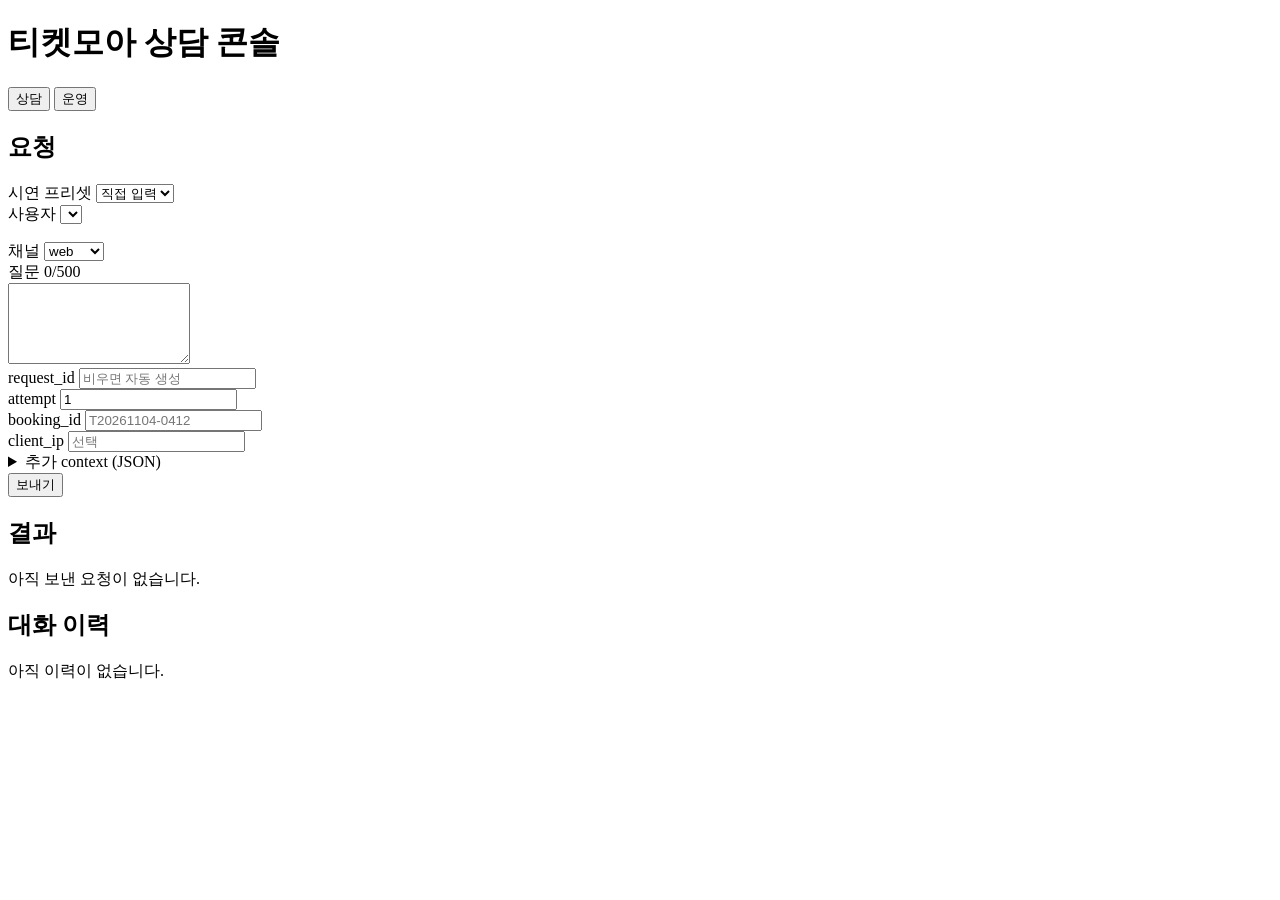
==== webapp/static/index.html @ 0235d469 "티켓모아 MVP: 워크플로우 10개·웹앱·배포 스크립트·시나리오 문서 · common 17/17 team 12/12 - workflows/: 생성기(drafts/n8n/build." ====
<!doctype html>
<html lang="ko">
<head>
  <meta charset="utf-8">
  <meta name="viewport" content="width=device-width, initial-scale=1">
  <title>티켓모아 상담 콘솔</title>
  <link rel="stylesheet" href="/static/style.css">
</head>
<body>
  <header class="topbar">
    <h1>티켓모아 상담 콘솔</h1>
    <nav class="tabs" role="tablist">
      <button type="button" class="tab active" role="tab" aria-selected="true" aria-controls="tab-support" data-tab="support">상담</button>
      <button type="button" class="tab" role="tab" aria-selected="false" aria-controls="tab-ops" data-tab="ops">운영</button>
    </nav>
    <div class="status" id="status" aria-live="polite"></div>
  </header>

  <main>
    <section id="tab-support" role="tabpanel">
      <div class="columns">
        <form id="form" class="panel" novalidate>
          <h2>요청</h2>

          <label for="preset">시연 프리셋</label>
          <select id="preset"><option value="">직접 입력</option></select>

          <div class="row">
            <div>
              <label for="user">사용자</label>
              <select id="user"></select>
              <p class="hint" id="user-info"></p>
            </div>
            <div>
              <label for="channel">채널</label>
              <select id="channel">
                <option>web</option><option>app</option><option>phone</option><option>kiosk</option>
              </select>
            </div>
          </div>

          <div class="label-row">
            <label for="question">질문</label>
            <span class="hint" id="counter">0/500</span>
          </div>
          <textarea id="question" rows="5"></textarea>
          <p class="warn" id="question-warn" hidden></p>

          <div class="followup" id="followup" hidden>
            <span id="followup-text"></span>
            <button type="button" class="link" id="new-conversation">새 대화</button>
          </div>

          <div class="row">
            <div>
              <label for="request-id">request_id</label>
              <input id="request-id" placeholder="비우면 자동 생성" autocomplete="off" maxlength="80">
            </div>
            <div>
              <label for="attempt">attempt</label>
              <input id="attempt" type="number" min="1" step="1" value="1">
            </div>
          </div>

          <div class="row">
            <div>
              <label for="booking-id">booking_id</label>
              <input id="booking-id" placeholder="T20261104-0412" autocomplete="off">
            </div>
            <div>
              <label for="client-ip">client_ip</label>
              <input id="client-ip" placeholder="선택" autocomplete="off">
            </div>
          </div>

          <details id="extra-box">
            <summary>추가 context (JSON)</summary>
            <textarea id="extra-context" rows="3" spellcheck="false" placeholder='{"pending_action": "refund_request", "confirm": true}'></textarea>
          </details>
          <p class="warn" id="form-error" hidden></p>

          <button type="submit" class="primary" id="send">보내기</button>
        </form>

        <div class="panel" id="result-panel">
          <h2>결과</h2>
          <div id="result"><p class="empty">아직 보낸 요청이 없습니다.</p></div>
        </div>
      </div>

      <div class="panel">
        <h2>대화 이력</h2>
        <div id="history"><p class="empty">아직 이력이 없습니다.</p></div>
      </div>
    </section>

    <section id="tab-ops" role="tabpanel" hidden>
      <div class="panel toolbar">
        <div>
          <label for="from">시작일</label>
          <input id="from" type="date">
        </div>
        <div>
          <label for="to">종료일</label>
          <input id="to" type="date">
        </div>
        <button type="button" class="primary" id="ops-refresh">전체 새로고침</button>
      </div>

      <div class="ops-grid">
        <div class="panel wide">
          <h2>지표</h2>
          <div id="ops-metrics"></div>
        </div>
        <div class="panel wide">
          <h2>실행 기록</h2>
          <div id="ops-logs"></div>
        </div>
        <div class="panel wide">
          <h2>티켓</h2>
          <div id="ops-tickets"></div>
        </div>
        <div class="panel wide">
          <h2>알림</h2>
          <div id="ops-alerts"></div>
        </div>
        <div class="panel wide">
          <h2>DLQ</h2>
          <div id="ops-dlq"></div>
        </div>
        <form class="panel" id="fault-form">
          <h2>장애 주입</h2>
          <div class="fault-grid" id="fault-fields"></div>
          <label for="slow-seconds">slow_seconds</label>
          <input id="slow-seconds" type="number" min="0" max="60" step="1">
          <button type="submit" class="primary">저장</button>
          <p class="hint" id="fault-message" aria-live="polite"></p>
        </form>
        <div class="panel">
          <h2>초기화</h2>
          <div class="reset-buttons" id="reset-buttons"></div>
          <p class="hint" id="reset-message" aria-live="polite"></p>
        </div>
      </div>
    </section>
  </main>

  <script src="/static/app.js"></script>
</body>
</html>
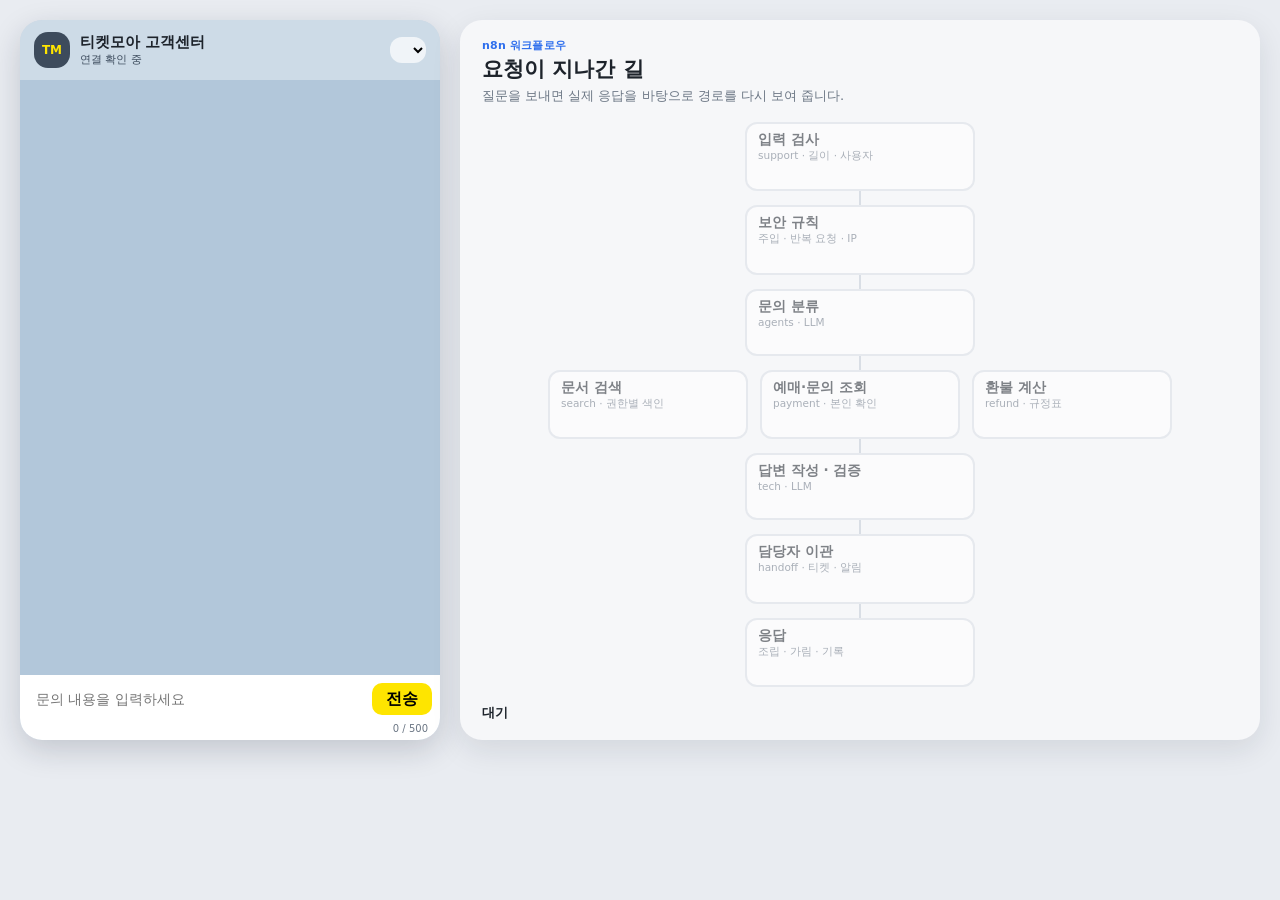
==== commit 76b48572: "webapp: 시연용 상담 채팅(카카오톡형) + 워크플로우 경로 재생 + 예시 민원 GIF 6개 - webapp/app.py: 표준 라이브러리 서버, /api/chat → tick" ====
--- a/webapp/static/index.html
+++ b/webapp/static/index.html
@@ -3,148 +3,49 @@
 <head>
   <meta charset="utf-8">
   <meta name="viewport" content="width=device-width, initial-scale=1">
-  <title>티켓모아 상담 콘솔</title>
-  <link rel="stylesheet" href="/static/style.css">
+  <title>티켓모아 상담</title>
+  <link rel="stylesheet" href="style.css">
 </head>
 <body>
-  <header class="topbar">
-    <h1>티켓모아 상담 콘솔</h1>
-    <nav class="tabs" role="tablist">
-      <button type="button" class="tab active" role="tab" aria-selected="true" aria-controls="tab-support" data-tab="support">상담</button>
-      <button type="button" class="tab" role="tab" aria-selected="false" aria-controls="tab-ops" data-tab="ops">운영</button>
-    </nav>
-    <div class="status" id="status" aria-live="polite"></div>
-  </header>
-
-  <main>
-    <section id="tab-support" role="tabpanel">
-      <div class="columns">
-        <form id="form" class="panel" novalidate>
-          <h2>요청</h2>
-
-          <label for="preset">시연 프리셋</label>
-          <select id="preset"><option value="">직접 입력</option></select>
-
-          <div class="row">
-            <div>
-              <label for="user">사용자</label>
-              <select id="user"></select>
-              <p class="hint" id="user-info"></p>
-            </div>
-            <div>
-              <label for="channel">채널</label>
-              <select id="channel">
-                <option>web</option><option>app</option><option>phone</option><option>kiosk</option>
-              </select>
-            </div>
-          </div>
-
-          <div class="label-row">
-            <label for="question">질문</label>
-            <span class="hint" id="counter">0/500</span>
-          </div>
-          <textarea id="question" rows="5"></textarea>
-          <p class="warn" id="question-warn" hidden></p>
-
-          <div class="followup" id="followup" hidden>
-            <span id="followup-text"></span>
-            <button type="button" class="link" id="new-conversation">새 대화</button>
-          </div>
-
-          <div class="row">
-            <div>
-              <label for="request-id">request_id</label>
-              <input id="request-id" placeholder="비우면 자동 생성" autocomplete="off" maxlength="80">
-            </div>
-            <div>
-              <label for="attempt">attempt</label>
-              <input id="attempt" type="number" min="1" step="1" value="1">
-            </div>
-          </div>
-
-          <div class="row">
-            <div>
-              <label for="booking-id">booking_id</label>
-              <input id="booking-id" placeholder="T20261104-0412" autocomplete="off">
-            </div>
-            <div>
-              <label for="client-ip">client_ip</label>
-              <input id="client-ip" placeholder="선택" autocomplete="off">
-            </div>
-          </div>
-
-          <details id="extra-box">
-            <summary>추가 context (JSON)</summary>
-            <textarea id="extra-context" rows="3" spellcheck="false" placeholder='{"pending_action": "refund_request", "confirm": true}'></textarea>
-          </details>
-          <p class="warn" id="form-error" hidden></p>
-
-          <button type="submit" class="primary" id="send">보내기</button>
-        </form>
-
-        <div class="panel" id="result-panel">
-          <h2>결과</h2>
-          <div id="result"><p class="empty">아직 보낸 요청이 없습니다.</p></div>
+  <main class="stage">
+    <section class="phone" aria-label="상담 채팅">
+      <header class="chat-head">
+        <div class="avatar bot">TM</div>
+        <div class="head-text">
+          <strong>티켓모아 고객센터</strong>
+          <span id="target">연결 확인 중</span>
         </div>
-      </div>
-
-      <div class="panel">
-        <h2>대화 이력</h2>
-        <div id="history"><p class="empty">아직 이력이 없습니다.</p></div>
-      </div>
+        <label class="who">
+          <span class="sr">사용자</span>
+          <select id="user"></select>
+        </label>
+      </header>
+      <ol id="messages" class="messages" aria-live="polite"></ol>
+      <div id="quick" class="quick" hidden></div>
+      <form id="composer" class="composer">
+        <textarea id="question" rows="1" maxlength="600" placeholder="문의 내용을 입력하세요"></textarea>
+        <button id="send" type="submit">전송</button>
+      </form>
+      <div id="counter" class="counter">0 / 500</div>
     </section>
 
-    <section id="tab-ops" role="tabpanel" hidden>
-      <div class="panel toolbar">
+    <section class="flow" aria-label="워크플로우 흐름">
+      <header class="flow-head">
         <div>
-          <label for="from">시작일</label>
-          <input id="from" type="date">
+          <p class="eyebrow" id="ex-case">n8n 워크플로우</p>
+          <h1 id="ex-title">요청이 지나간 길</h1>
+          <p id="ex-point" class="point">질문을 보내면 실제 응답을 바탕으로 경로를 다시 보여 줍니다.</p>
         </div>
-        <div>
-          <label for="to">종료일</label>
-          <input id="to" type="date">
-        </div>
-        <button type="button" class="primary" id="ops-refresh">전체 새로고침</button>
-      </div>
-
-      <div class="ops-grid">
-        <div class="panel wide">
-          <h2>지표</h2>
-          <div id="ops-metrics"></div>
-        </div>
-        <div class="panel wide">
-          <h2>실행 기록</h2>
-          <div id="ops-logs"></div>
-        </div>
-        <div class="panel wide">
-          <h2>티켓</h2>
-          <div id="ops-tickets"></div>
-        </div>
-        <div class="panel wide">
-          <h2>알림</h2>
-          <div id="ops-alerts"></div>
-        </div>
-        <div class="panel wide">
-          <h2>DLQ</h2>
-          <div id="ops-dlq"></div>
-        </div>
-        <form class="panel" id="fault-form">
-          <h2>장애 주입</h2>
-          <div class="fault-grid" id="fault-fields"></div>
-          <label for="slow-seconds">slow_seconds</label>
-          <input id="slow-seconds" type="number" min="0" max="60" step="1">
-          <button type="submit" class="primary">저장</button>
-          <p class="hint" id="fault-message" aria-live="polite"></p>
-        </form>
-        <div class="panel">
-          <h2>초기화</h2>
-          <div class="reset-buttons" id="reset-buttons"></div>
-          <p class="hint" id="reset-message" aria-live="polite"></p>
-        </div>
-      </div>
+        <nav id="examples" class="examples" aria-label="예시 민원"></nav>
+      </header>
+      <div id="graph" class="graph"></div>
+      <footer class="flow-foot">
+        <div id="status" class="status">대기</div>
+        <div id="bar" class="bar" aria-label="단계별 소요 시간"></div>
+      </footer>
     </section>
   </main>
-
-  <script src="/static/app.js"></script>
+  <script src="flow.js"></script>
+  <script src="app.js"></script>
 </body>
 </html>
--- a/webapp/static/style.css
+++ b/webapp/static/style.css
@@ -0,0 +1,187 @@
+:root {
+  --chat-bg: #b2c7da;
+  --me: #fee500;
+  --me-ink: #191919;
+  --bot: #ffffff;
+  --ink: #1d232b;
+  --muted: #6b7684;
+  --line: #d9dee5;
+  --panel: #f6f7f9;
+  --card: #ffffff;
+  --done: #1f9d55;
+  --done-soft: #e3f5ea;
+  --stop: #d64545;
+  --stop-soft: #fde8e8;
+  --active: #2f6fed;
+  --active-soft: #e6eefe;
+  --r-auto: #1f9d55;
+  --r-clarify: #c98a00;
+  --r-handoff: #2f6fed;
+  --r-forbid: #e07a1f;
+  --r-block: #d64545;
+  font-family: "Apple SD Gothic Neo", "Pretendard", "Noto Sans KR", "Malgun Gothic", system-ui, sans-serif;
+}
+
+* { box-sizing: border-box; }
+html, body { margin: 0; height: 100%; background: #e9ecf1; color: var(--ink); }
+.sr { position: absolute; width: 1px; height: 1px; overflow: hidden; clip: rect(0 0 0 0); }
+
+.stage {
+  display: grid;
+  grid-template-columns: 420px 1fr;
+  gap: 20px;
+  height: 100vh;
+  max-height: 760px;
+  max-width: 1280px;
+  margin: 0 auto;
+  padding: 20px;
+}
+
+/* ── 채팅 ───────────────────────────── */
+.phone {
+  display: flex; flex-direction: column; min-height: 0;
+  background: var(--chat-bg); border-radius: 22px; overflow: hidden;
+  box-shadow: 0 10px 30px rgba(20, 30, 50, .18);
+}
+.chat-head {
+  display: flex; align-items: center; gap: 10px;
+  padding: 12px 14px; background: rgba(255, 255, 255, .35);
+}
+.head-text { display: flex; flex-direction: column; flex: 1; min-width: 0; }
+.head-text strong { font-size: 15px; }
+.head-text span { font-size: 11px; color: #3b4a5c; }
+.who select {
+  border: 0; border-radius: 12px; padding: 5px 8px; font: inherit; font-size: 12px;
+  background: rgba(255, 255, 255, .7);
+}
+.avatar {
+  width: 36px; height: 36px; border-radius: 14px; flex: none;
+  display: grid; place-items: center; font-weight: 800; font-size: 12px;
+}
+.avatar.bot { background: #3d4b5c; color: var(--me); }
+
+.messages {
+  flex: 1; min-height: 0; overflow-y: auto; list-style: none; margin: 0;
+  padding: 14px 12px 6px; display: flex; flex-direction: column; gap: 10px;
+  scroll-behavior: smooth;
+}
+.msg { display: flex; gap: 8px; align-items: flex-end; animation: pop .22s ease-out; }
+.msg.me { justify-content: flex-end; }
+.msg .col { display: flex; flex-direction: column; gap: 4px; max-width: 290px; }
+.msg.me .col { align-items: flex-end; }
+.msg .name { font-size: 11px; color: #3b4a5c; }
+.bubble {
+  padding: 9px 12px; border-radius: 14px; font-size: 13.5px; line-height: 1.5;
+  white-space: pre-wrap; word-break: keep-all; overflow-wrap: anywhere;
+}
+.msg.me .bubble { background: var(--me); color: var(--me-ink); border-top-right-radius: 4px; }
+.msg.bot .bubble { background: var(--bot); border-top-left-radius: 4px; }
+.line { display: flex; gap: 5px; align-items: flex-end; }
+.msg.me .line { flex-direction: row-reverse; }
+.typing-bubble { padding: 0 !important; }
+.time { font-size: 10px; color: #4f5f71; white-space: nowrap; }
+.msg.notice { justify-content: center; }
+.msg.notice .bubble { background: rgba(0, 0, 0, .18); color: #fff; font-size: 11.5px; padding: 4px 10px; }
+
+.meta { display: flex; flex-wrap: wrap; gap: 4px; margin-top: 6px; }
+.chip {
+  font-size: 10.5px; padding: 2px 7px; border-radius: 999px;
+  background: #eef1f5; color: #3b4a5c; white-space: nowrap;
+}
+.route { color: #fff; font-weight: 700; }
+.route.auto { background: var(--r-auto); }
+.route.clarify { background: var(--r-clarify); }
+.route.handoff { background: var(--r-handoff); }
+.route.forbid { background: var(--r-forbid); }
+.route.block { background: var(--r-block); }
+
+.typing { display: inline-flex; gap: 4px; padding: 12px 14px; }
+.typing i { width: 6px; height: 6px; border-radius: 50%; background: #9aa6b4; animation: blink 1s infinite; }
+.typing i:nth-child(2) { animation-delay: .15s; }
+.typing i:nth-child(3) { animation-delay: .3s; }
+
+.quick { display: flex; gap: 6px; padding: 0 12px 8px; flex-wrap: wrap; }
+.quick button {
+  border: 1px solid #fff; background: rgba(255, 255, 255, .85); border-radius: 999px;
+  padding: 6px 12px; font: inherit; font-size: 12.5px; cursor: pointer;
+}
+.quick button.tap { background: var(--me); border-color: var(--me); }
+.composer { display: flex; gap: 6px; padding: 8px; background: #fff; }
+.composer textarea {
+  flex: 1; resize: none; border: 0; outline: none; font: inherit; font-size: 13.5px;
+  padding: 8px; max-height: 90px;
+}
+.composer button {
+  border: 0; border-radius: 10px; background: var(--me); font: inherit; font-weight: 700;
+  padding: 0 14px; cursor: pointer;
+}
+.composer button:disabled { opacity: .5; cursor: default; }
+.counter { background: #fff; font-size: 10px; color: var(--muted); text-align: right; padding: 0 12px 6px; }
+.counter.over { color: var(--stop); }
+
+/* ── 흐름 ───────────────────────────── */
+.flow {
+  display: flex; flex-direction: column; min-height: 0;
+  background: var(--panel); border-radius: 22px; padding: 18px 22px;
+  box-shadow: 0 10px 30px rgba(20, 30, 50, .10);
+}
+.flow-head { display: flex; justify-content: space-between; gap: 16px; align-items: flex-start; }
+.eyebrow { margin: 0; font-size: 11px; font-weight: 700; color: var(--active); letter-spacing: .02em; }
+.flow-head h1 { margin: 2px 0 4px; font-size: 21px; }
+.point { margin: 0; font-size: 13px; color: var(--muted); }
+.examples { display: flex; flex-wrap: wrap; gap: 5px; justify-content: flex-end; max-width: 320px; }
+.examples button {
+  border: 1px solid var(--line); background: #fff; border-radius: 999px; padding: 4px 10px;
+  font: inherit; font-size: 11.5px; cursor: pointer; color: var(--ink);
+}
+.examples button.on { background: var(--ink); color: #fff; border-color: var(--ink); }
+
+.graph {
+  flex: 1; min-height: 0; display: flex; flex-direction: column; justify-content: center;
+  gap: 0; padding: 8px 0;
+}
+.row { display: flex; justify-content: center; gap: 12px; position: relative; }
+.row + .row { margin-top: 14px; }
+.row + .row::before {
+  content: ""; position: absolute; top: -14px; left: 50%; width: 2px; height: 14px;
+  background: var(--line); transform: translateX(-1px);
+}
+.node {
+  width: 230px; background: var(--card); border: 2px solid var(--line); border-radius: 12px;
+  padding: 7px 11px; transition: border-color .25s, background .25s, opacity .25s, transform .25s;
+  opacity: .55;
+}
+.row.branch .node { width: 200px; }
+.node .top { display: flex; justify-content: space-between; align-items: baseline; gap: 8px; }
+.node b { font-size: 13.5px; }
+.node .ms { font-size: 11px; color: var(--muted); font-variant-numeric: tabular-nums; }
+.node .sub { font-size: 10.5px; color: var(--muted); }
+.node .note { font-size: 11.5px; margin-top: 2px; min-height: 1.5em; color: var(--ink); white-space: nowrap; overflow: hidden; text-overflow: ellipsis; }
+.node.wait { opacity: 1; border-color: var(--active); animation: pulse 1.1s infinite; }
+.node.active { opacity: 1; border-color: var(--active); background: var(--active-soft); transform: scale(1.03); }
+.node.done { opacity: 1; border-color: var(--done); background: var(--done-soft); }
+.node.stop { opacity: 1; border-color: var(--stop); background: var(--stop-soft); }
+.node.skip { opacity: .28; }
+.node.reply.done { border-width: 3px; }
+
+.flow-foot { display: flex; flex-direction: column; gap: 8px; }
+.status { font-size: 13px; font-weight: 600; min-height: 18px; }
+.bar { display: flex; height: 22px; border-radius: 8px; overflow: hidden; background: #e3e7ed; }
+.bar span { height: 100%; transition: width .4s; color: #fff; font-size: 11px; font-weight: 600; line-height: 22px; padding-left: 7px; white-space: nowrap; overflow: hidden; }
+.bar .agents { background: #7c5cff; }
+.bar .search { background: #23a6d5; }
+.bar .payment { background: #e09b2d; }
+.bar .refund { background: #e07a1f; }
+.bar .tech { background: #1f9d55; }
+.bar .handoff { background: #2f6fed; }
+.bar .rest { background: #b9c2ce; }
+
+@keyframes pop { from { transform: translateY(6px); opacity: 0; } to { transform: none; opacity: 1; } }
+@keyframes blink { 0%, 100% { opacity: .3; } 50% { opacity: 1; } }
+@keyframes pulse { 0%, 100% { box-shadow: 0 0 0 0 rgba(47, 111, 237, .35); } 50% { box-shadow: 0 0 0 6px rgba(47, 111, 237, 0); } }
+
+@media (max-width: 900px) {
+  .stage { grid-template-columns: 1fr; max-height: none; height: auto; padding: 16px; }
+  .phone { height: 80vh; }
+  .row { flex-wrap: wrap; }
+}
